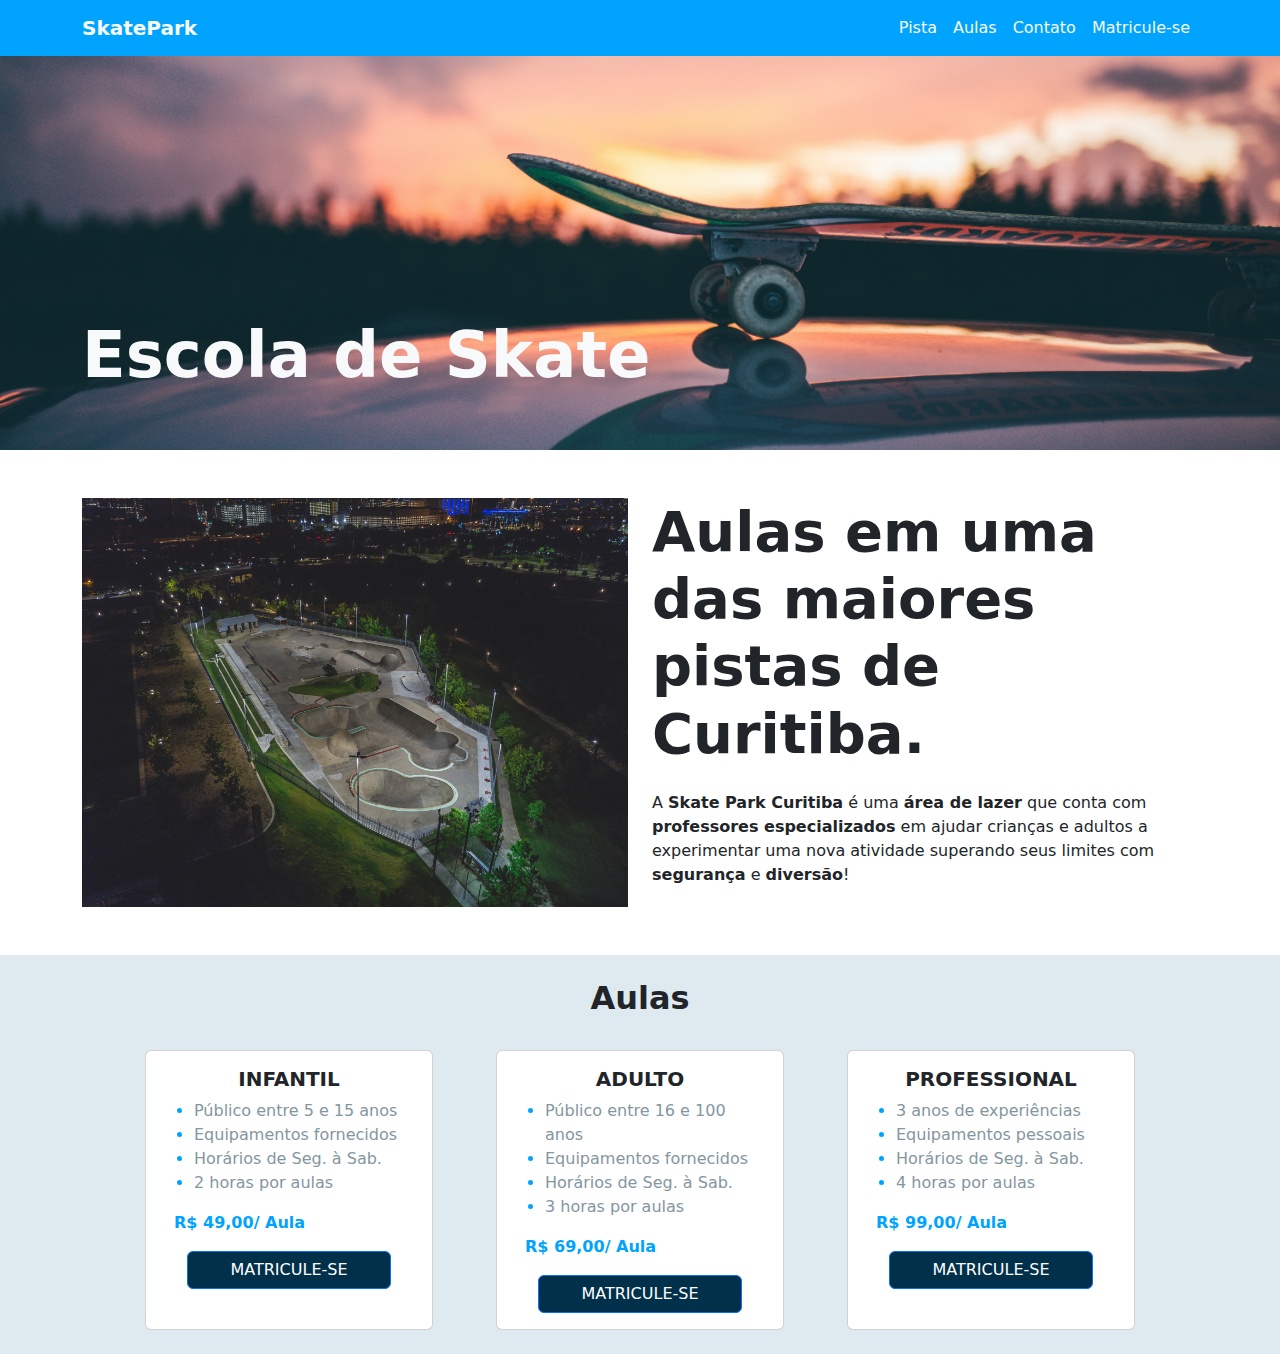
==== index.html @ 1fef5bf7 "section AULAS" ====
<!DOCTYPE html>
<html lang="en">

<head>
    <meta charset="UTF-8">
    <meta http-equiv="X-UA-Compatible" content="IE=edge">
    <meta name="viewport" content="width=device-width, initial-scale=1.0">
    <title>Document</title>
    <link href="https://cdn.jsdelivr.net/npm/bootstrap@5.2.1/dist/css/bootstrap.min.css" rel="stylesheet" />
    <link rel="stylesheet" href="./cs.css">
</head>

<body>
    <header class="navbar navbar-expand-lg fixed-top" style="background-color: #00A4FF">
        <div class="container">
            <a class="navbar-brand fw-bold text-light" href="#">SkatePark</a>
            <button class="navbar-toggler" type="button" data-bs-toggle="collapse" data-bs-target="#navbarNav"
                aria-controls="navbarNav" aria-expanded="false" aria-label="Toggle navigation"
                style="background-color: #fff">
                <span class="navbar-toggler-icon text-dark"></span>
            </button>
            <div class="navbar-collapse collapse" id="navbarNav">
                <ul class="navbar-nav ms-auto">
                    <li class="nav-item">
                        <a class="nav-link text-light" href="#">Pista</a>
                    </li>
                    <li class="nav-item">
                        <a class="nav-link text-light" href="#">Aulas</a>
                    </li>
                    <li class="nav-item">
                        <a class="nav-link text-light" href="#">Contato</a>
                    </li>
                    <li class="nav-item">
                        <a class="nav-link text-light" href="#">Matricule-se</a>
                    </li>
                </ul>
            </div>
        </div>
    </header>

    <!-- SECTION SKATE POR SOL -->
    <section class="d-flex align-items-end py-5 skate-sol" style="
      height: 50vh;
      background-image: url(./assets/skate-por-do-sol.jpg);
      background-position: center center;
      background-size: cover;
    ">
        <div class="container">
            <h1 class="display-3 text-light fw-bold">Escola de Skate</h1>
        </div>
    </section>

    <!-- ----------------------------------------------
-----------PISTA CURITUBA--------- -->

    <section class="container py-5">
        <div class="row">
            <div class="col-12 col-lg-6 col-xxl-5">
                <img src="./assets/pista.jpg" class="img-fluid" alt="Pista da escola Skate Park" />
            </div>
            <div class="col-12 col-lg-6 col-xxl-7">
                <h2 class="display-4 fw-semibold mb-4">
                    <span class="highlight">Aulas</span>
                    em uma das maiores pistas de
                    <span class="highlight">Curitiba</span>.
                </h2>
                <p>
                    A <strong>Skate Park Curitiba</strong> é uma
                    <strong>área de lazer</strong> que conta com
                    <strong>professores especializados</strong> em ajudar crianças e
                    adultos a experimentar uma nova atividade superando seus limites com
                    <strong>segurança</strong> e <strong>diversão</strong>!
                </p>
            </div>
        </div>
    </section>

    <!-- --------------------------------------
    ------------AULAS------------------- -->




    <section class="section-aulas">

        <br>
        <h2 class="fw-bold text-center mb-3">Aulas</h2>

        <div class="container d-flex justify-content-evenly flex-wrap">
            <div class="card mt-3" style="width: 18rem;">

                <div class="card-body">
                    <h5 class="card-title text-center"><strong>INFANTIL</strong></h5>
                    <ul>
                        <li><span>Público entre 5 e 15 anos</span></li>
                        <li><span>Equipamentos fornecidos</span></li>
                        <li><span>Horários de Seg. à Sab.</span></li>
                        <li><span>2 horas por aulas</span></li>
                    </ul>
                    <div class="container">
                        <strong> <p class="cor-azul">R$ 49,00/ Aula</p></strong>
                       
                    </div>

                    <div class="text-center">
                        <a href="#" class="btn btn-primary">MATRICULE-SE</a>
                    </div>

                </div>
            </div>
            <div class="card mt-3" style="width: 18rem;">

                <div class="card-body">
                    <h5 class="card-title text-center"><strong>ADULTO</strong></h5>
                    <ul>
                        <li><span>Público entre 16 e 100 anos</span></li>
                        <li><span>Equipamentos fornecidos</span></li>
                        <li><span>Horários de Seg. à Sab.</span></li>
                        <li><span>3 horas por aulas</span></li>
                    </ul>
                    <div class="container">
                        <strong><p class="cor-azul">R$ 69,00/ Aula</p></strong>
                        
                    </div>

                    <div class="text-center">
                        <a href="#" class="btn btn-primary">MATRICULE-SE</a>
                    </div>
                </div>
            </div>
            <div class="card mt-3" style="width: 18rem;">

                <div class="card-body">
                    <h5 class="card-title text-center"><strong>PROFESSIONAL</strong></h5>
                    <ul>
                        <li><span>3 anos de experiências</span></li>
                        <li><span>Equipamentos pessoais</span></li>
                        <li><span>Horários de Seg. à Sab.</span></li>
                        <li><span>4 horas por aulas</span></li>
                    </ul>
                    <div class="container cor-azul">
                        <strong><p class="cor-azul">R$ 99,00/ Aula</p></strong>
                        
                    </div>

                    <div class="text-center">
                        <a href="#" class="btn btn-primary">MATRICULE-SE</a>
                    </div>
                </div>
            </div>
        </div><br>


    </section>










    <script src="https://cdn.jsdelivr.net/npm/bootstrap@5.2.1/dist/js/bootstrap.bundle.min.js"></script>
</body>

</html>
---- cs.css ----
.section-aulas{
    background-color:rgba(124, 169, 194, 0.25) ;
}
.cor-azul{
    color: #00A4FF;
}
.card-body ul li{
    align-items: flex-start !important;
    color:#00A4FF;
      
}
.card-body ul li span{
    align-items: flex-start !important;
    color:#8496A0;
      
}
.section-aulas .btn{
    width: 80%;
    background-color: #01304A;
    border-radius: none;
}

@media only screen and (max-width: 600px){
    .skate-sol{
        max-height: 30vh;
    }
}
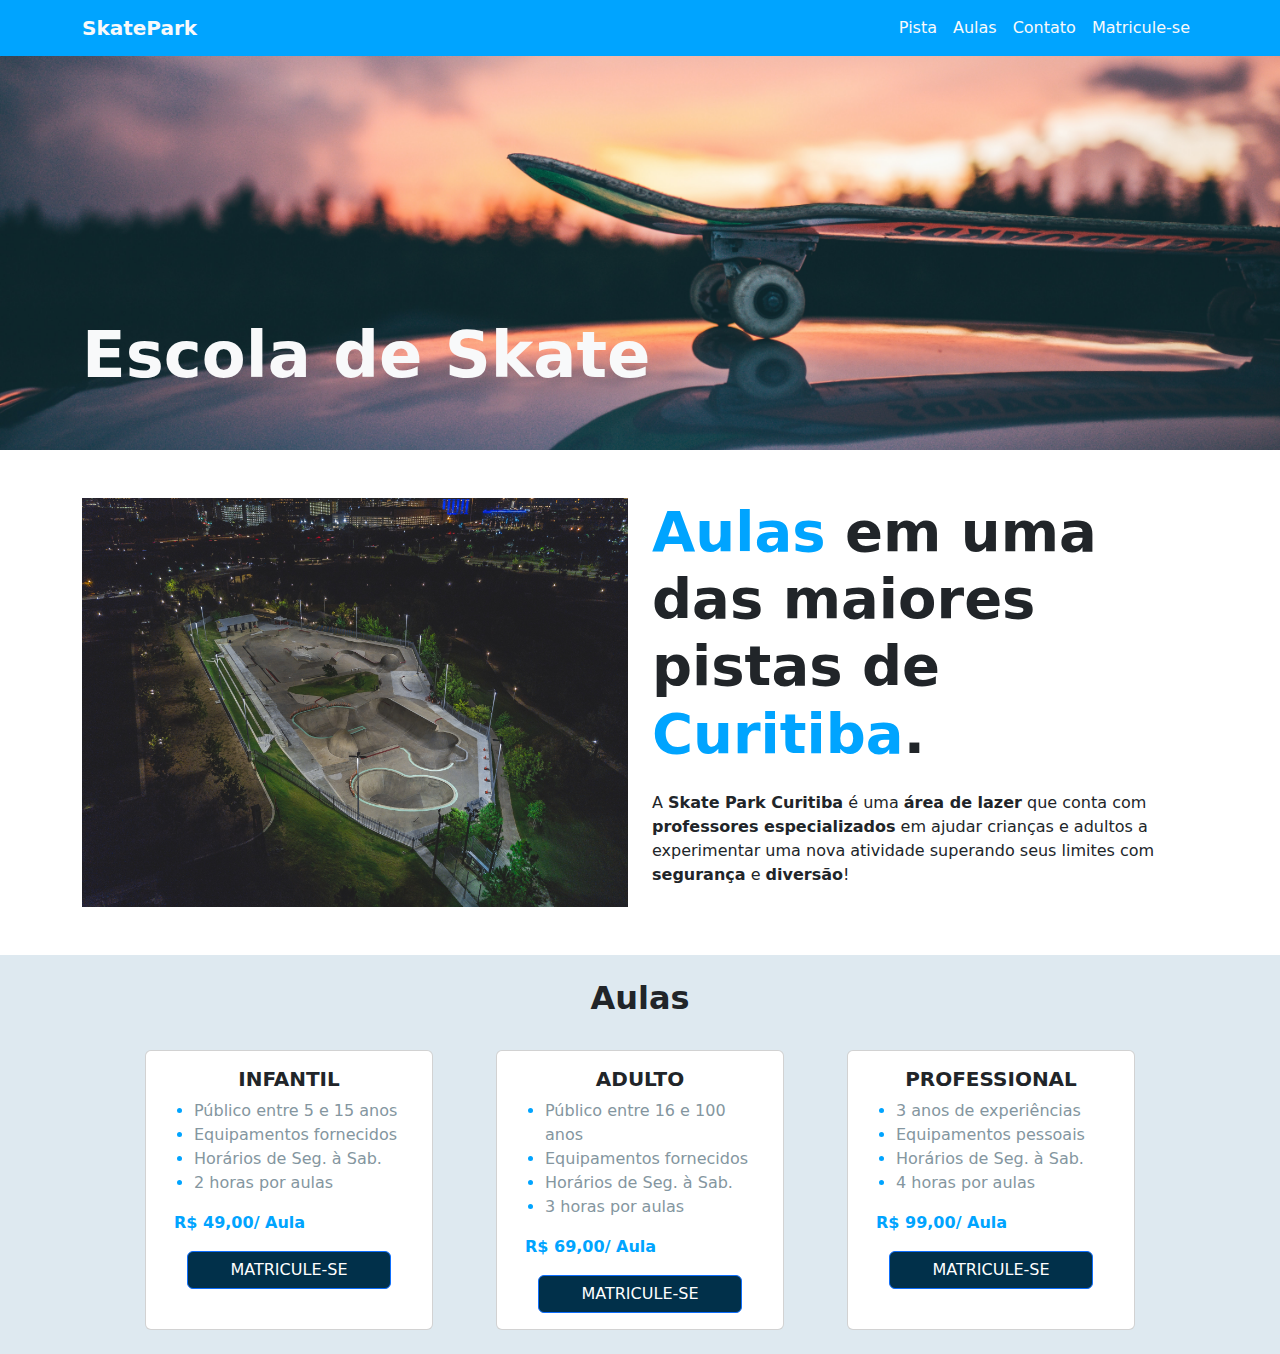
==== commit 88657661: "section pistas de Curitiba" ====
--- a/index.html
+++ b/index.html
@@ -60,9 +60,9 @@
             </div>
             <div class="col-12 col-lg-6 col-xxl-7">
                 <h2 class="display-4 fw-semibold mb-4">
-                    <span class="highlight">Aulas</span>
+                    <span class="cor-azul">Aulas</span>
                     em uma das maiores pistas de
-                    <span class="highlight">Curitiba</span>.
+                    <span class="cor-azul">Curitiba</span>.
                 </h2>
                 <p>
                     A <strong>Skate Park Curitiba</strong> é uma
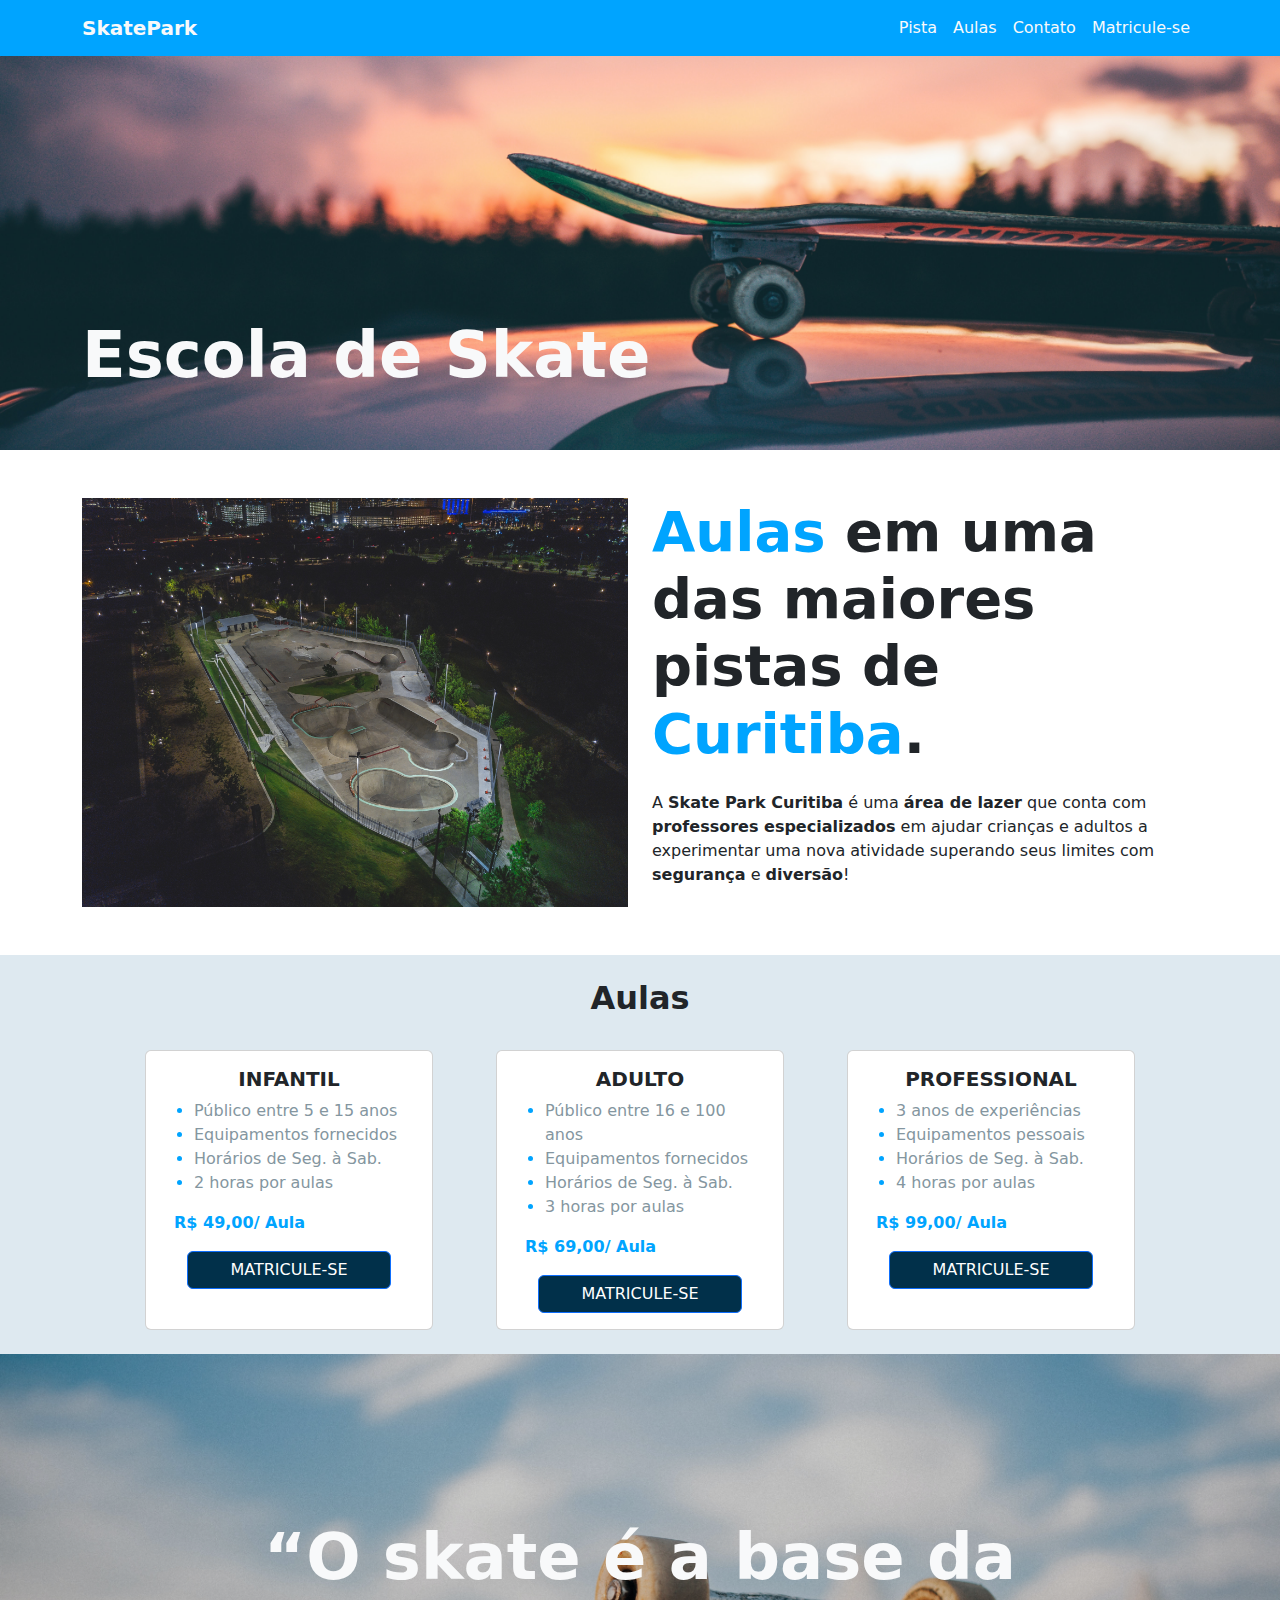
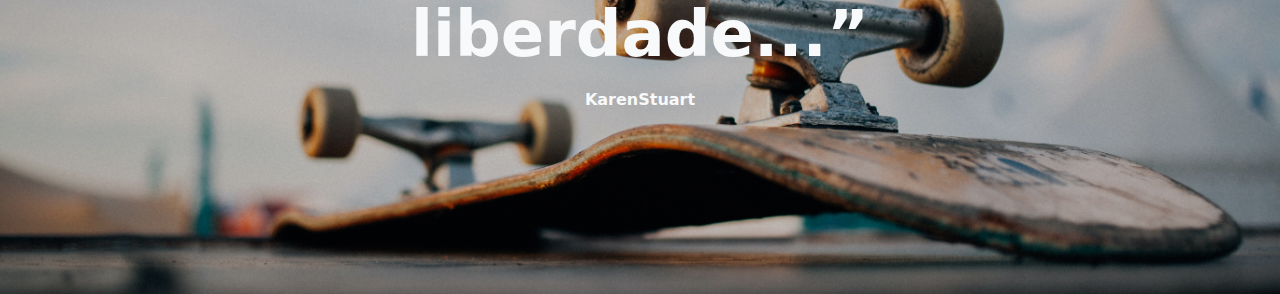
==== commit eab45c72: "section base da liberdade" ====
--- a/index.html
+++ b/index.html
@@ -153,7 +153,30 @@
 
     </section>
 
+    <!-- ------------------------
+    -------------- -->
 
+    <section
+    class="d-flex align-items-center py-5"
+    style="
+      min-height: 60vh;
+      background: linear-gradient(
+          0deg,
+          rgba(0, 0, 0, 0.2),
+          rgba(0, 0, 0, 0.2)
+        ),
+        url(./assets/skate-virado.jpg);
+      background-position: center center;
+      background-size: cover;
+    "
+  >
+    <div class="container text-center">
+      <h2 class="display-3 mb-3 text-light fw-bold">
+        “O skate é a base da liberdade...”
+      </h2>
+      <p class="text-light fw-bold">KarenStuart</p>
+    </div>
+  </section>
 
 
 
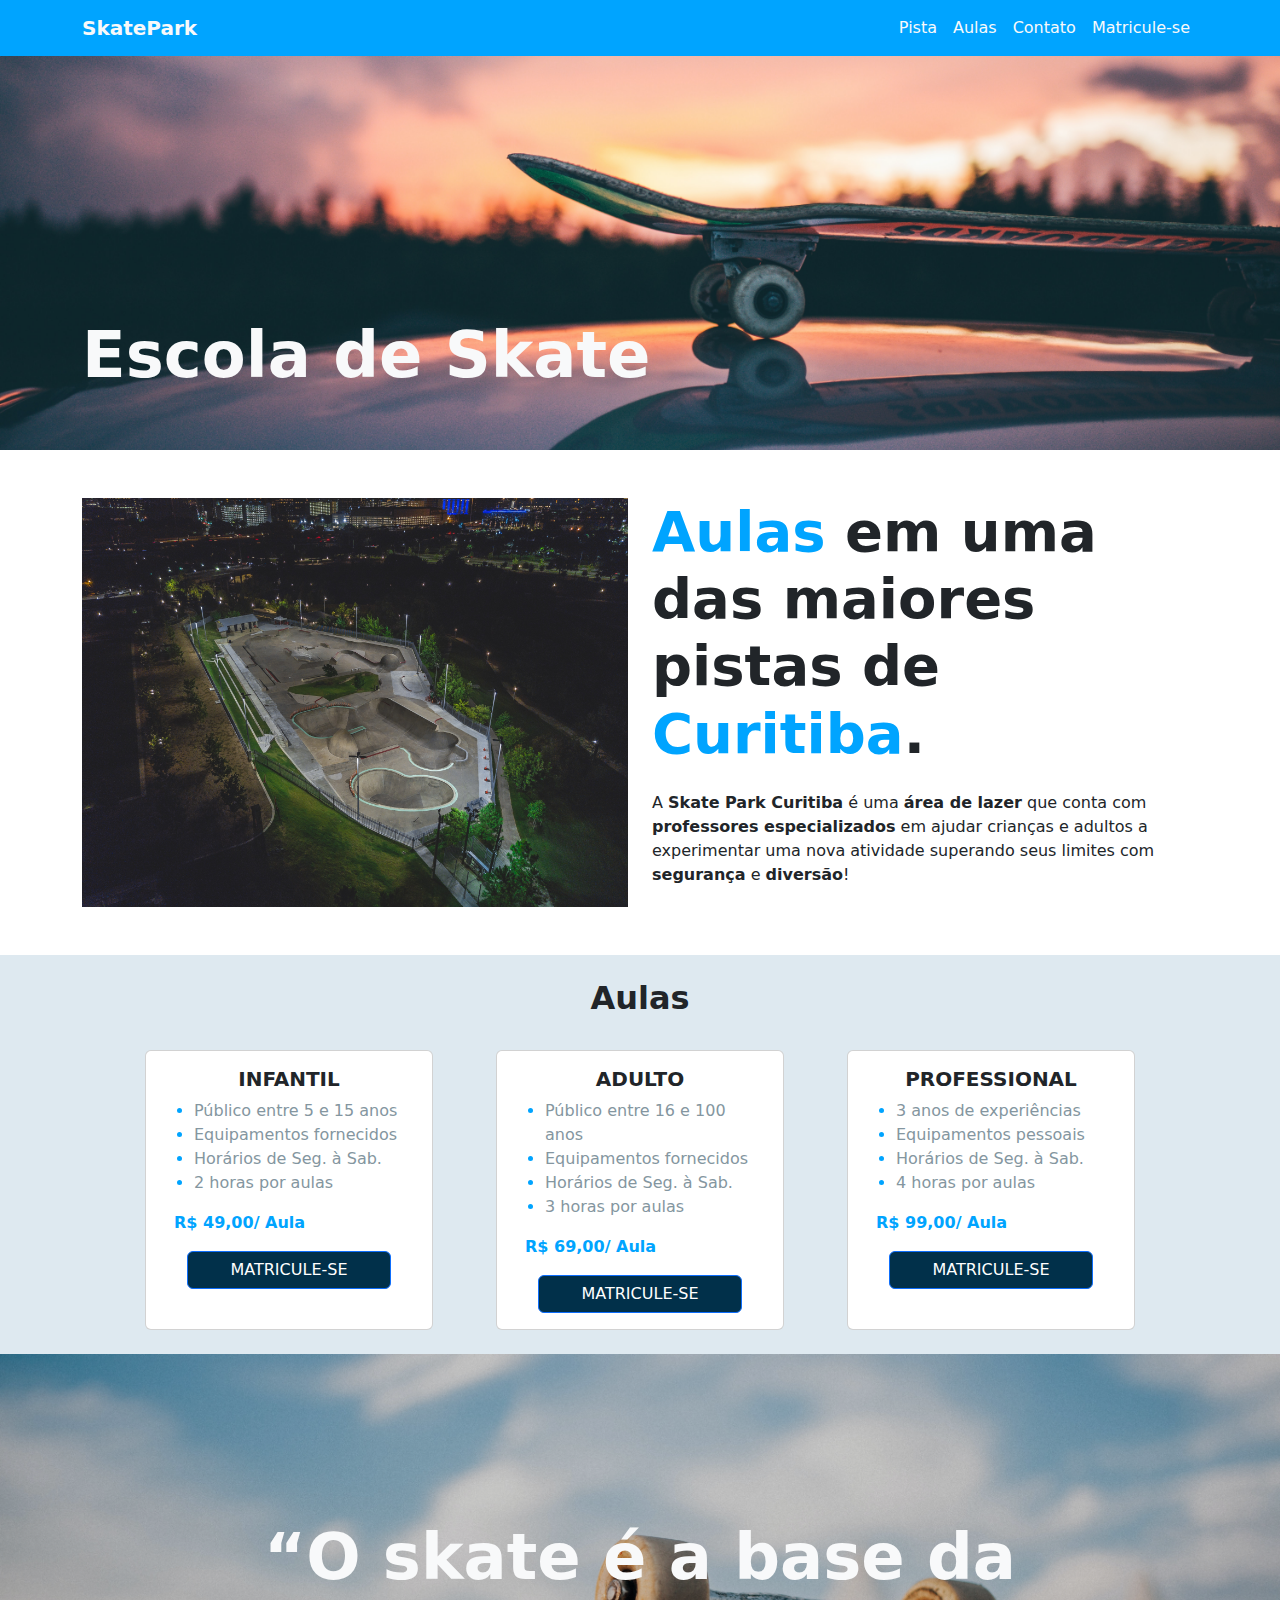
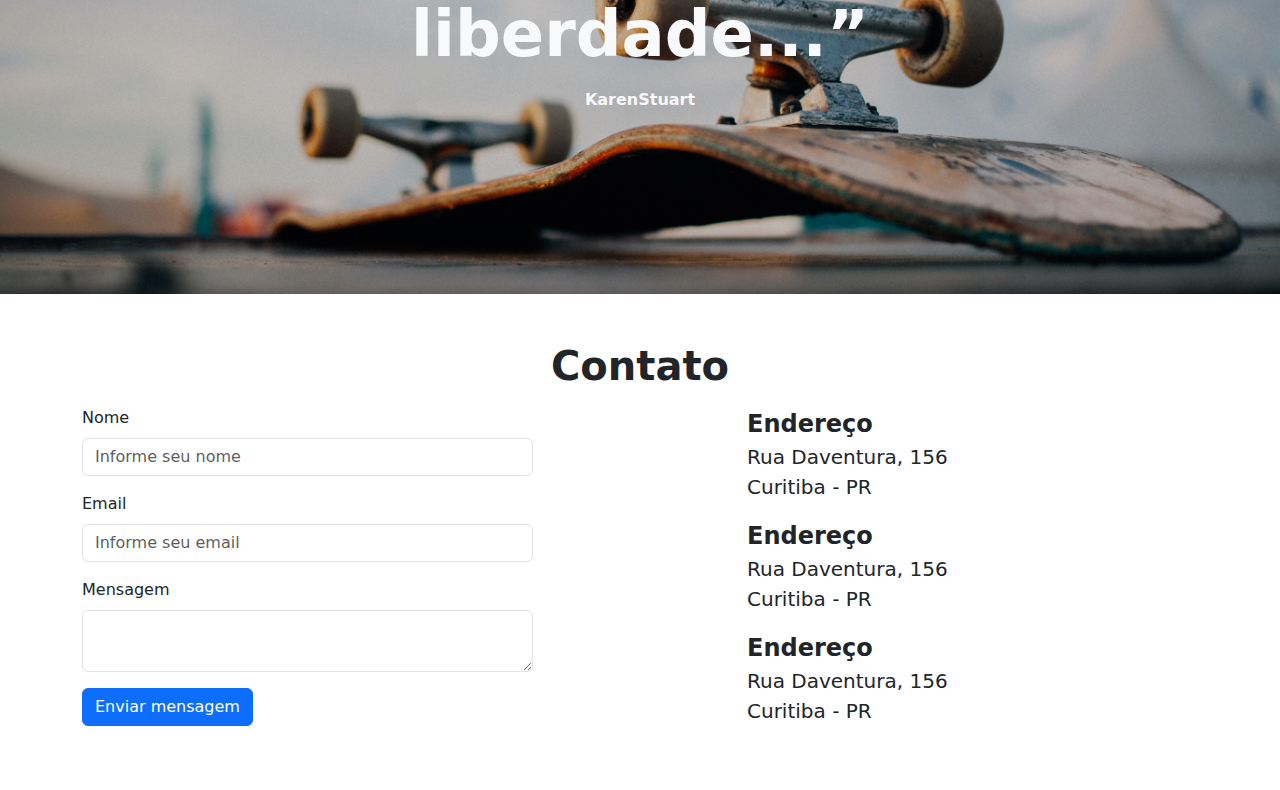
==== commit c5f39a4a: "section contato" ====
--- a/index.html
+++ b/index.html
@@ -177,6 +177,59 @@
       <p class="text-light fw-bold">KarenStuart</p>
     </div>
   </section>
+  <!-- ----------------------------------
+------------------------------- -->
+<section class="container py-5">
+    <h2 class="display-6 fw-bold text-center mb-3">Contato</h2>
+    <div class="row">
+      <div class="col-5">
+        <form action="">
+          <div class="mb-3">
+            <label for="nome" class="form-label">Nome</label>
+            <input
+              type="text"
+              class="form-control"
+              placeholder="Informe seu nome"
+              id="nome"
+            />
+          </div>
+          <div class="mb-3">
+            <label for="email" class="form-label">Email</label>
+            <input
+              type="email"
+              class="form-control"
+              placeholder="Informe seu email"
+              id="email"
+            />
+          </div>
+          <div class="mb-3">
+            <label for="mensagem" class="form-label">Mensagem</label>
+            <textarea class="form-control" id="mensagem"></textarea>
+          </div>
+          <button type="submit" class="btn btn-primary">
+            Enviar mensagem
+          </button>
+        </form>
+      </div>
+      <div class="col-5 offset-2">
+        <div class="mb-3">
+          <strong class="fs-4">Endereço</strong>
+          <p class="mb-0 fs-5">Rua Daventura, 156</p>
+          <p class="mb-0 fs-5">Curitiba - PR</p>
+        </div>
+        <div class="mb-3">
+          <strong class="fs-4">Endereço</strong>
+          <p class="mb-0 fs-5">Rua Daventura, 156</p>
+          <p class="mb-0 fs-5">Curitiba - PR</p>
+        </div>
+        <div class="mb-3">
+          <strong class="fs-4">Endereço</strong>
+          <p class="mb-0 fs-5">Rua Daventura, 156</p>
+          <p class="mb-0 fs-5">Curitiba - PR</p>
+        </div>
+      </div>
+    </div>
+  </section>
 
 
 
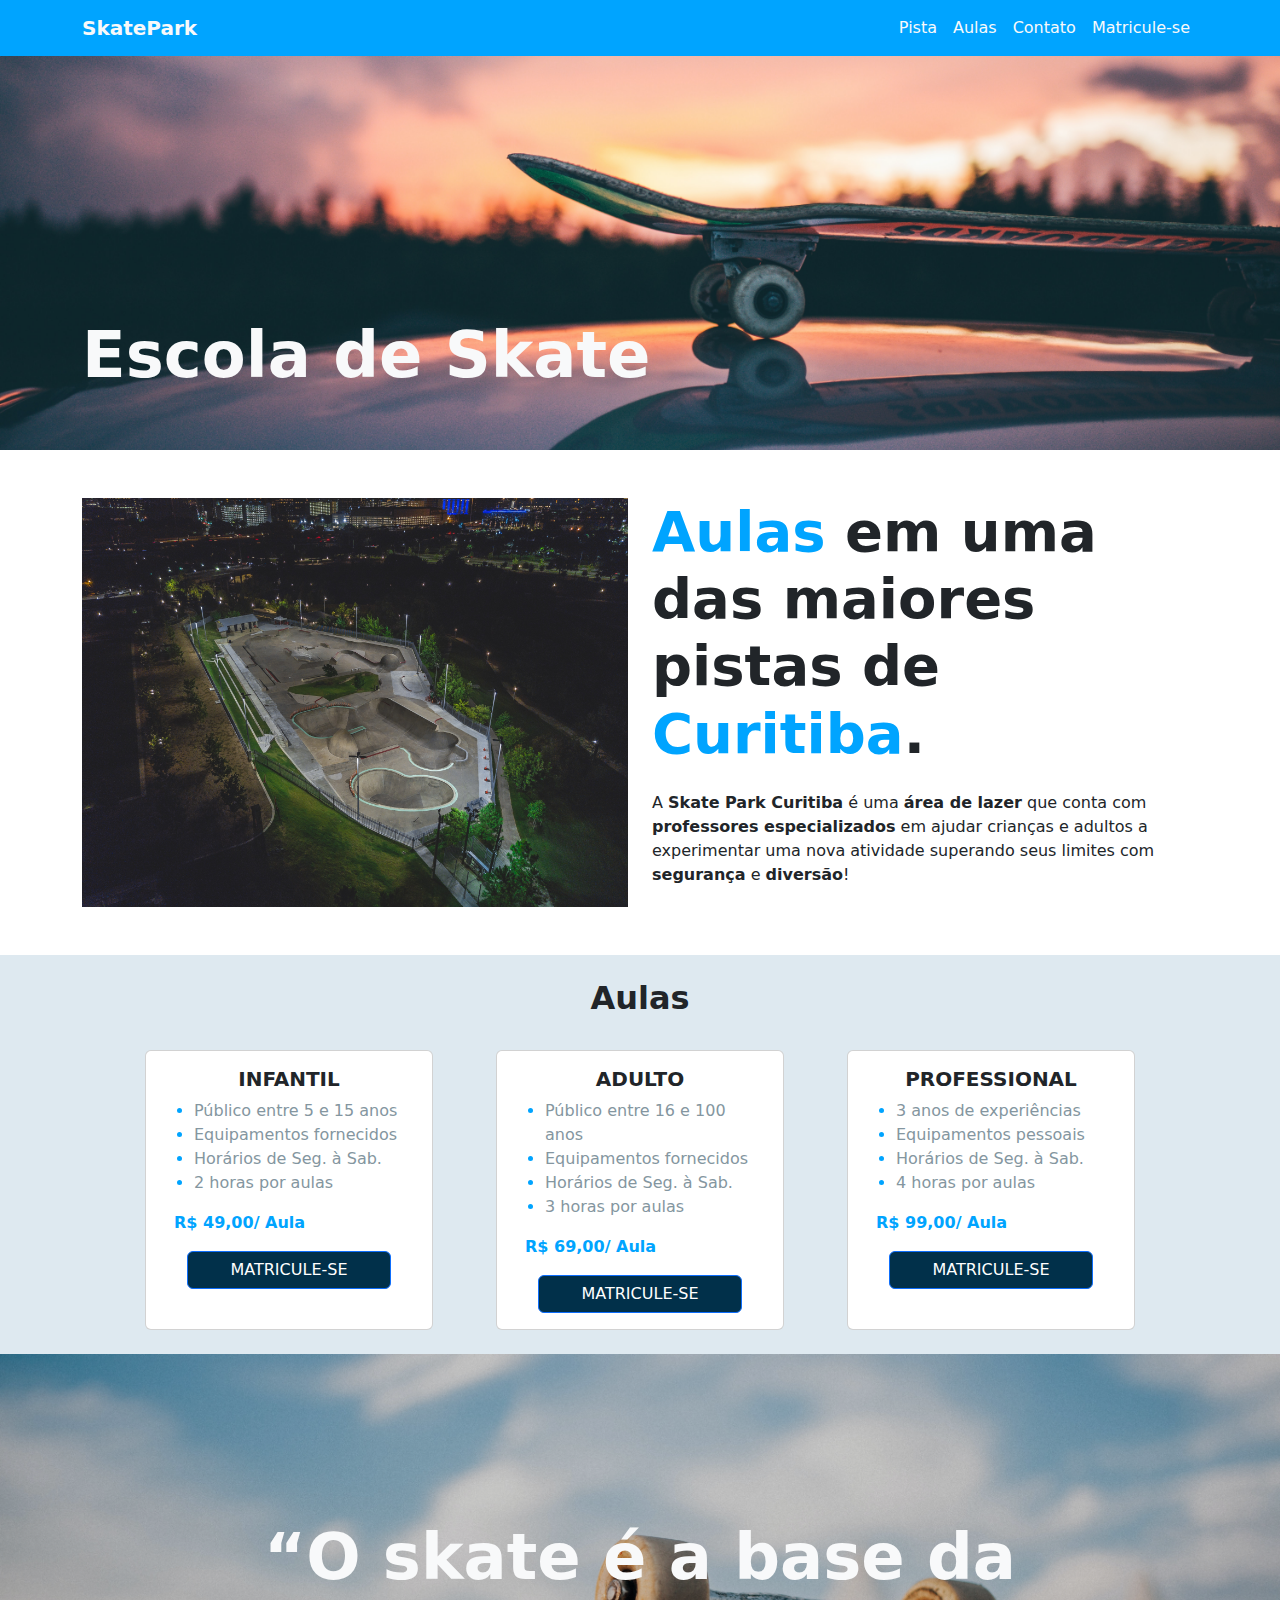
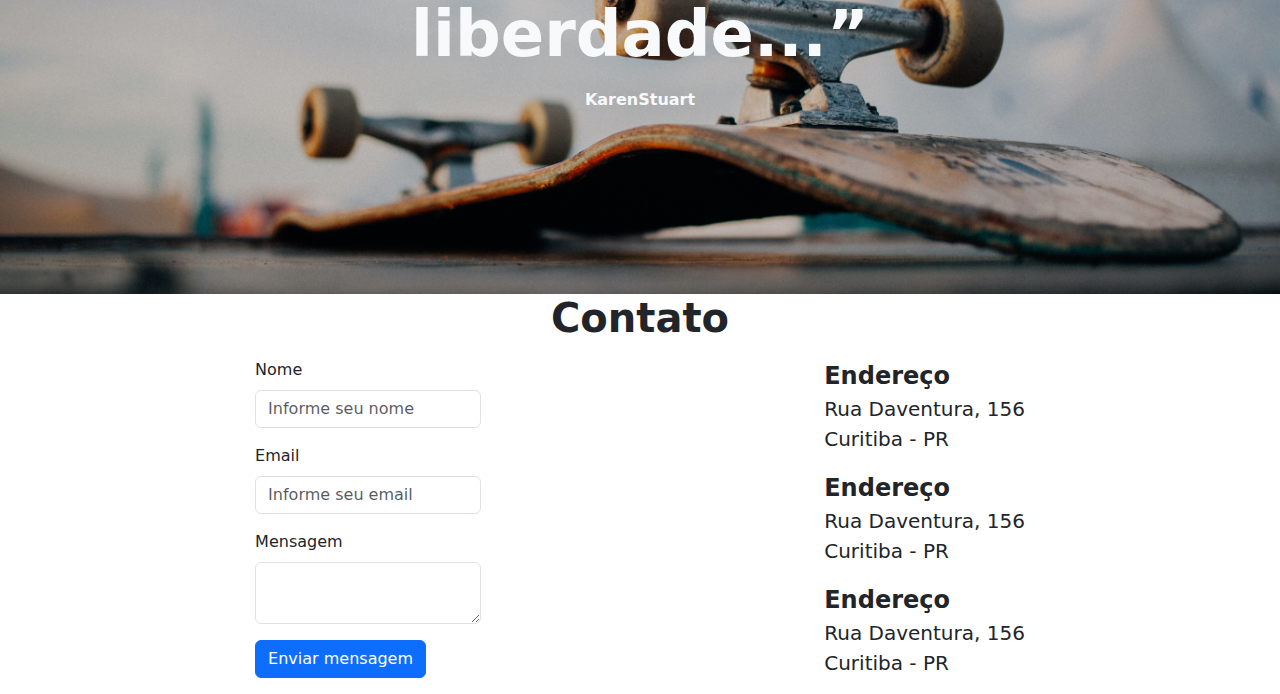
==== commit 2f2a9737: "contato" ====
--- a/index.html
+++ b/index.html
@@ -2,163 +2,167 @@
 <html lang="en">
 
 <head>
-    <meta charset="UTF-8">
-    <meta http-equiv="X-UA-Compatible" content="IE=edge">
-    <meta name="viewport" content="width=device-width, initial-scale=1.0">
-    <title>Document</title>
-    <link href="https://cdn.jsdelivr.net/npm/bootstrap@5.2.1/dist/css/bootstrap.min.css" rel="stylesheet" />
-    <link rel="stylesheet" href="./cs.css">
+  <meta charset="UTF-8">
+  <meta http-equiv="X-UA-Compatible" content="IE=edge">
+  <meta name="viewport" content="width=device-width, initial-scale=1.0">
+  <title>Document</title>
+  <link href="https://cdn.jsdelivr.net/npm/bootstrap@5.2.1/dist/css/bootstrap.min.css" rel="stylesheet" />
+  <link rel="stylesheet" href="./cs.css">
 </head>
 
 <body>
-    <header class="navbar navbar-expand-lg fixed-top" style="background-color: #00A4FF">
-        <div class="container">
-            <a class="navbar-brand fw-bold text-light" href="#">SkatePark</a>
-            <button class="navbar-toggler" type="button" data-bs-toggle="collapse" data-bs-target="#navbarNav"
-                aria-controls="navbarNav" aria-expanded="false" aria-label="Toggle navigation"
-                style="background-color: #fff">
-                <span class="navbar-toggler-icon text-dark"></span>
-            </button>
-            <div class="navbar-collapse collapse" id="navbarNav">
-                <ul class="navbar-nav ms-auto">
-                    <li class="nav-item">
-                        <a class="nav-link text-light" href="#">Pista</a>
-                    </li>
-                    <li class="nav-item">
-                        <a class="nav-link text-light" href="#">Aulas</a>
-                    </li>
-                    <li class="nav-item">
-                        <a class="nav-link text-light" href="#">Contato</a>
-                    </li>
-                    <li class="nav-item">
-                        <a class="nav-link text-light" href="#">Matricule-se</a>
-                    </li>
-                </ul>
-            </div>
-        </div>
-    </header>
-
-    <!-- SECTION SKATE POR SOL -->
-    <section class="d-flex align-items-end py-5 skate-sol" style="
+  <header class="navbar navbar-expand-lg fixed-top" style="background-color: #00A4FF">
+    <div class="container">
+      <a class="navbar-brand fw-bold text-light" href="#">SkatePark</a>
+      <button class="navbar-toggler" type="button" data-bs-toggle="collapse" data-bs-target="#navbarNav"
+        aria-controls="navbarNav" aria-expanded="false" aria-label="Toggle navigation" style="background-color: #fff">
+        <span class="navbar-toggler-icon text-dark"></span>
+      </button>
+      <div class="navbar-collapse collapse" id="navbarNav">
+        <ul class="navbar-nav ms-auto">
+          <li class="nav-item">
+            <a class="nav-link text-light" href="#">Pista</a>
+          </li>
+          <li class="nav-item">
+            <a class="nav-link text-light" href="#">Aulas</a>
+          </li>
+          <li class="nav-item">
+            <a class="nav-link text-light" href="#">Contato</a>
+          </li>
+          <li class="nav-item">
+            <a class="nav-link text-light" href="#">Matricule-se</a>
+          </li>
+        </ul>
+      </div>
+    </div>
+  </header>
+
+  <!-- SECTION SKATE POR SOL -->
+  <section class="d-flex align-items-end py-5 skate-sol" style="
       height: 50vh;
       background-image: url(./assets/skate-por-do-sol.jpg);
       background-position: center center;
       background-size: cover;
     ">
-        <div class="container">
-            <h1 class="display-3 text-light fw-bold">Escola de Skate</h1>
-        </div>
-    </section>
-
-    <!-- ----------------------------------------------
+    <div class="container">
+      <h1 class="display-3 text-light fw-bold">Escola de Skate</h1>
+    </div>
+  </section>
+
+  <!-- ----------------------------------------------
 -----------PISTA CURITUBA--------- -->
 
-    <section class="container py-5">
-        <div class="row">
-            <div class="col-12 col-lg-6 col-xxl-5">
-                <img src="./assets/pista.jpg" class="img-fluid" alt="Pista da escola Skate Park" />
-            </div>
-            <div class="col-12 col-lg-6 col-xxl-7">
-                <h2 class="display-4 fw-semibold mb-4">
-                    <span class="cor-azul">Aulas</span>
-                    em uma das maiores pistas de
-                    <span class="cor-azul">Curitiba</span>.
-                </h2>
-                <p>
-                    A <strong>Skate Park Curitiba</strong> é uma
-                    <strong>área de lazer</strong> que conta com
-                    <strong>professores especializados</strong> em ajudar crianças e
-                    adultos a experimentar uma nova atividade superando seus limites com
-                    <strong>segurança</strong> e <strong>diversão</strong>!
-                </p>
-            </div>
-        </div>
-    </section>
-
-    <!-- --------------------------------------
+  <section class="container py-5">
+    <div class="row">
+      <div class="col-12 col-lg-6 col-xxl-5">
+        <img src="./assets/pista.jpg" class="img-fluid" alt="Pista da escola Skate Park" />
+      </div>
+      <div class="col-12 col-lg-6 col-xxl-7">
+        <h2 class="display-4 fw-semibold mb-4">
+          <span class="cor-azul">Aulas</span>
+          em uma das maiores pistas de
+          <span class="cor-azul">Curitiba</span>.
+        </h2>
+        <p>
+          A <strong>Skate Park Curitiba</strong> é uma
+          <strong>área de lazer</strong> que conta com
+          <strong>professores especializados</strong> em ajudar crianças e
+          adultos a experimentar uma nova atividade superando seus limites com
+          <strong>segurança</strong> e <strong>diversão</strong>!
+        </p>
+      </div>
+    </div>
+  </section>
+
+  <!-- --------------------------------------
     ------------AULAS------------------- -->
 
 
 
 
-    <section class="section-aulas">
-
-        <br>
-        <h2 class="fw-bold text-center mb-3">Aulas</h2>
-
-        <div class="container d-flex justify-content-evenly flex-wrap">
-            <div class="card mt-3" style="width: 18rem;">
-
-                <div class="card-body">
-                    <h5 class="card-title text-center"><strong>INFANTIL</strong></h5>
-                    <ul>
-                        <li><span>Público entre 5 e 15 anos</span></li>
-                        <li><span>Equipamentos fornecidos</span></li>
-                        <li><span>Horários de Seg. à Sab.</span></li>
-                        <li><span>2 horas por aulas</span></li>
-                    </ul>
-                    <div class="container">
-                        <strong> <p class="cor-azul">R$ 49,00/ Aula</p></strong>
-                       
-                    </div>
-
-                    <div class="text-center">
-                        <a href="#" class="btn btn-primary">MATRICULE-SE</a>
-                    </div>
-
-                </div>
-            </div>
-            <div class="card mt-3" style="width: 18rem;">
-
-                <div class="card-body">
-                    <h5 class="card-title text-center"><strong>ADULTO</strong></h5>
-                    <ul>
-                        <li><span>Público entre 16 e 100 anos</span></li>
-                        <li><span>Equipamentos fornecidos</span></li>
-                        <li><span>Horários de Seg. à Sab.</span></li>
-                        <li><span>3 horas por aulas</span></li>
-                    </ul>
-                    <div class="container">
-                        <strong><p class="cor-azul">R$ 69,00/ Aula</p></strong>
-                        
-                    </div>
-
-                    <div class="text-center">
-                        <a href="#" class="btn btn-primary">MATRICULE-SE</a>
-                    </div>
-                </div>
-            </div>
-            <div class="card mt-3" style="width: 18rem;">
-
-                <div class="card-body">
-                    <h5 class="card-title text-center"><strong>PROFESSIONAL</strong></h5>
-                    <ul>
-                        <li><span>3 anos de experiências</span></li>
-                        <li><span>Equipamentos pessoais</span></li>
-                        <li><span>Horários de Seg. à Sab.</span></li>
-                        <li><span>4 horas por aulas</span></li>
-                    </ul>
-                    <div class="container cor-azul">
-                        <strong><p class="cor-azul">R$ 99,00/ Aula</p></strong>
-                        
-                    </div>
-
-                    <div class="text-center">
-                        <a href="#" class="btn btn-primary">MATRICULE-SE</a>
-                    </div>
-                </div>
-            </div>
-        </div><br>
-
-
-    </section>
-
-    <!-- ------------------------
+  <section class="section-aulas">
+
+    <br>
+    <h2 class="fw-bold text-center mb-3">Aulas</h2>
+
+    <div class="container d-flex justify-content-evenly flex-wrap">
+      <div class="card mt-3" style="width: 18rem;">
+
+        <div class="card-body">
+          <h5 class="card-title text-center"><strong>INFANTIL</strong></h5>
+          <ul>
+            <li><span>Público entre 5 e 15 anos</span></li>
+            <li><span>Equipamentos fornecidos</span></li>
+            <li><span>Horários de Seg. à Sab.</span></li>
+            <li><span>2 horas por aulas</span></li>
+          </ul>
+          <div class="container">
+            <strong>
+              <p class="cor-azul">R$ 49,00/ Aula</p>
+            </strong>
+
+          </div>
+
+          <div class="text-center">
+            <a href="#" class="btn btn-primary">MATRICULE-SE</a>
+          </div>
+
+        </div>
+      </div>
+      <div class="card mt-3" style="width: 18rem;">
+
+        <div class="card-body">
+          <h5 class="card-title text-center"><strong>ADULTO</strong></h5>
+          <ul>
+            <li><span>Público entre 16 e 100 anos</span></li>
+            <li><span>Equipamentos fornecidos</span></li>
+            <li><span>Horários de Seg. à Sab.</span></li>
+            <li><span>3 horas por aulas</span></li>
+          </ul>
+          <div class="container">
+            <strong>
+              <p class="cor-azul">R$ 69,00/ Aula</p>
+            </strong>
+
+          </div>
+
+          <div class="text-center">
+            <a href="#" class="btn btn-primary">MATRICULE-SE</a>
+          </div>
+        </div>
+      </div>
+      <div class="card mt-3" style="width: 18rem;">
+
+        <div class="card-body">
+          <h5 class="card-title text-center"><strong>PROFESSIONAL</strong></h5>
+          <ul>
+            <li><span>3 anos de experiências</span></li>
+            <li><span>Equipamentos pessoais</span></li>
+            <li><span>Horários de Seg. à Sab.</span></li>
+            <li><span>4 horas por aulas</span></li>
+          </ul>
+          <div class="container cor-azul">
+            <strong>
+              <p class="cor-azul">R$ 99,00/ Aula</p>
+            </strong>
+
+          </div>
+
+          <div class="text-center">
+            <a href="#" class="btn btn-primary">MATRICULE-SE</a>
+          </div>
+        </div>
+      </div>
+    </div><br>
+
+
+  </section>
+
+  <!-- ------------------------
+      FOTO SKATE É A BASE DA LIBERDADE
     -------------- -->
 
-    <section
-    class="d-flex align-items-center py-5"
-    style="
+  <section class="d-flex align-items-center py-5" style="
       min-height: 60vh;
       background: linear-gradient(
           0deg,
@@ -168,8 +172,7 @@
         url(./assets/skate-virado.jpg);
       background-position: center center;
       background-size: cover;
-    "
-  >
+    ">
     <div class="container text-center">
       <h2 class="display-3 mb-3 text-light fw-bold">
         “O skate é a base da liberdade...”
@@ -178,67 +181,66 @@
     </div>
   </section>
   <!-- ----------------------------------
+    CONTATO FORMULARIO
 ------------------------------- -->
-<section class="container py-5">
+
+  <section class="container">
     <h2 class="display-6 fw-bold text-center mb-3">Contato</h2>
-    <div class="row">
-      <div class="col-5">
-        <form action="">
-          <div class="mb-3">
-            <label for="nome" class="form-label">Nome</label>
-            <input
-              type="text"
-              class="form-control"
-              placeholder="Informe seu nome"
-              id="nome"
-            />
-          </div>
-          <div class="mb-3">
-            <label for="email" class="form-label">Email</label>
-            <input
-              type="email"
-              class="form-control"
-              placeholder="Informe seu email"
-              id="email"
-            />
-          </div>
-          <div class="mb-3">
-            <label for="mensagem" class="form-label">Mensagem</label>
-            <textarea class="form-control" id="mensagem"></textarea>
-          </div>
-          <button type="submit" class="btn btn-primary">
-            Enviar mensagem
-          </button>
-        </form>
-      </div>
-      <div class="col-5 offset-2">
+
+    <div class="container d-flex justify-content-evenly flex-wrap">
+    <div class="">
+      <form action="">
         <div class="mb-3">
-          <strong class="fs-4">Endereço</strong>
-          <p class="mb-0 fs-5">Rua Daventura, 156</p>
-          <p class="mb-0 fs-5">Curitiba - PR</p>
+          <label for="nome" class="form-label">Nome</label>
+          <input type="text" class="form-control" placeholder="Informe seu nome" id="nome" />
         </div>
         <div class="mb-3">
-          <strong class="fs-4">Endereço</strong>
-          <p class="mb-0 fs-5">Rua Daventura, 156</p>
-          <p class="mb-0 fs-5">Curitiba - PR</p>
+          <label for="email" class="form-label">Email</label>
+          <input type="email" class="form-control" placeholder="Informe seu email" id="email" />
         </div>
         <div class="mb-3">
-          <strong class="fs-4">Endereço</strong>
-          <p class="mb-0 fs-5">Rua Daventura, 156</p>
-          <p class="mb-0 fs-5">Curitiba - PR</p>
-        </div>
-      </div>
-    </div>
-  </section>
-
-
-
-
-
-
-
-
-    <script src="https://cdn.jsdelivr.net/npm/bootstrap@5.2.1/dist/js/bootstrap.bundle.min.js"></script>
+          <label for="mensagem" class="form-label">Mensagem</label>
+          <textarea class="form-control" id="mensagem"></textarea>
+        </div>
+        <button type="submit" class="btn btn-primary">
+          Enviar mensagem
+        </button>
+      </form>
+    </div>
+    <div class="offset-2">
+      <div class="mb-3">
+        <strong class="fs-4">Endereço</strong>
+        <p class="mb-0 fs-5">Rua Daventura, 156</p>
+        <p class="mb-0 fs-5">Curitiba - PR</p>
+      </div>
+      <div class="mb-3">
+        <strong class="fs-4">Endereço</strong>
+        <p class="mb-0 fs-5">Rua Daventura, 156</p>
+        <p class="mb-0 fs-5">Curitiba - PR</p>
+      </div>
+      <div class="mb-3">
+        <strong class="fs-4">Endereço</strong>
+        <p class="mb-0 fs-5">Rua Daventura, 156</p>
+        <p class="mb-0 fs-5">Curitiba - PR</p>
+      </div>
+    </div>
+  </div>
+  </section>
+
+
+
+
+
+
+
+
+
+
+
+
+
+
+  <script src="https://cdn.jsdelivr.net/npm/bootstrap@5.2.1/dist/js/bootstrap.bundle.min.js"></script>
 </body>
 
 </html>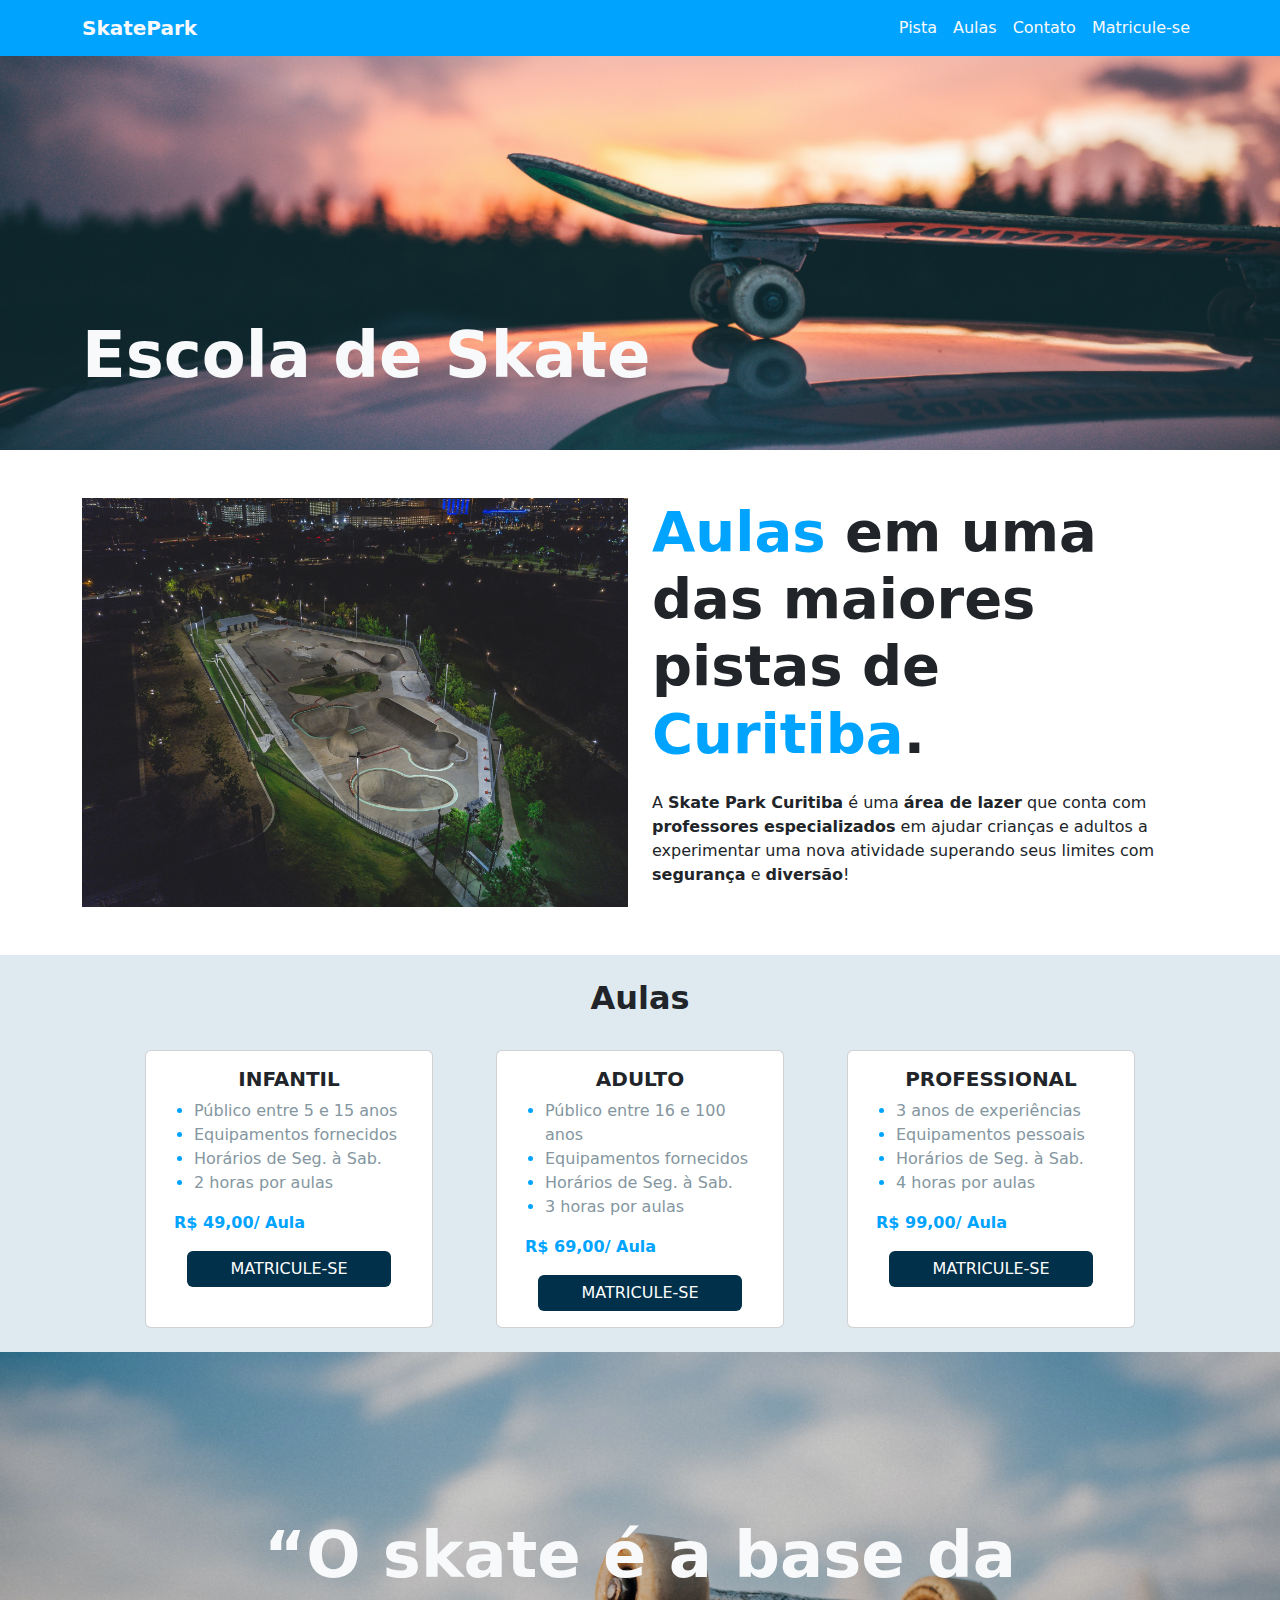
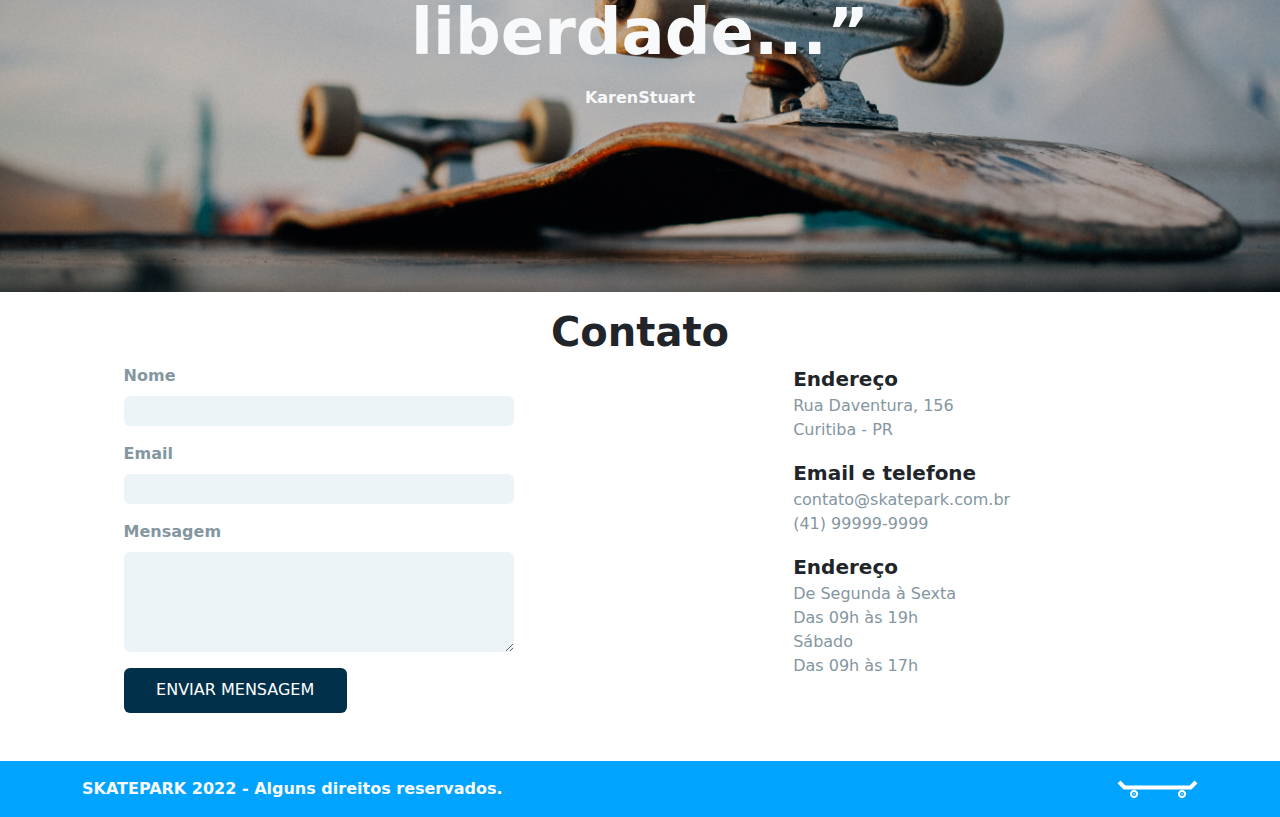
==== commit 7006f964: "contato" ====
--- a/index.html
+++ b/index.html
@@ -184,52 +184,72 @@
     CONTATO FORMULARIO
 ------------------------------- -->
 
-  <section class="container">
-    <h2 class="display-6 fw-bold text-center mb-3">Contato</h2>
-
-    <div class="container d-flex justify-content-evenly flex-wrap">
-    <div class="">
+  <section>
+    <h2 class="display-6 fw-bold text-center  mt-3">Contato</h2>
+
+    <div class="container d-flex justify-content-evenly flex-wrap div-contato">
+    <div class="div-contato-f">
       <form action="">
         <div class="mb-3">
-          <label for="nome" class="form-label">Nome</label>
-          <input type="text" class="form-control" placeholder="Informe seu nome" id="nome" />
+          <label for="nome" class="form-label"><strong>Nome</strong></label>
+          <input type="text" class="form-control" id="nome" />
         </div>
         <div class="mb-3">
-          <label for="email" class="form-label">Email</label>
-          <input type="email" class="form-control" placeholder="Informe seu email" id="email" />
+          <label for="email" class="form-label"><strong>Email</strong></label>
+          <input type="email" class="form-control"  id="email" />
         </div>
         <div class="mb-3">
-          <label for="mensagem" class="form-label">Mensagem</label>
+          <label for="mensagem" class="form-label"><strong>Mensagem</strong></label>
           <textarea class="form-control" id="mensagem"></textarea>
         </div>
         <button type="submit" class="btn btn-primary">
-          Enviar mensagem
+          ENVIAR MENSAGEM
         </button>
       </form>
     </div>
-    <div class="offset-2">
+    <div class="div-contato-c">
       <div class="mb-3">
-        <strong class="fs-4">Endereço</strong>
-        <p class="mb-0 fs-5">Rua Daventura, 156</p>
-        <p class="mb-0 fs-5">Curitiba - PR</p>
+        <strong class="fs-5">Endereço</strong>
+        <p class="mb-0 fs-6">Rua Daventura, 156</p>
+        <p class="mb-0 fs-6">Curitiba - PR</p>
       </div>
       <div class="mb-3">
-        <strong class="fs-4">Endereço</strong>
-        <p class="mb-0 fs-5">Rua Daventura, 156</p>
-        <p class="mb-0 fs-5">Curitiba - PR</p>
+        <strong class="fs-5">Email e telefone</strong>
+        <p class="mb-0 fs-6">contato@skatepark.com.br</p>
+        <p class="mb-0 fs-6">(41) 99999-9999</p>
       </div>
       <div class="mb-3">
-        <strong class="fs-4">Endereço</strong>
-        <p class="mb-0 fs-5">Rua Daventura, 156</p>
-        <p class="mb-0 fs-5">Curitiba - PR</p>
+        <strong class="fs-5">Endereço</strong>
+        <p class="mb-0 fs-6">De Segunda à Sexta</p>
+        <p class="mb-0 fs-6">Das 09h às 19h</p>
+        <p class="mb-0 fs-6">Sábado</p>
+        <p class="mb-0 fs-6">Das 09h às 17h</p>
       </div>
     </div>
   </div>
   </section>
 
-
-
-
+  <!-- 
+    FOOTER
+   -->
+
+
+
+   <footer style="background-color: #00A4FF">
+    <div
+      class="container py-3 d-flex align-items-center justify-content-between mt-5"
+    >
+      <p class="mb-0 text-light fw-bold">
+        <span class="text-uppercase">SkatePark 2022</span> - Alguns direitos
+        reservados.
+      </p>
+      <img
+        src="./assets/skate.png"
+        class="img-responsive"
+        alt="ícone de skate"
+      />
+    </div>
+  </footer>
 
 
 
--- a/cs.css
+++ b/cs.css
@@ -17,7 +17,42 @@
 .section-aulas .btn{
     width: 80%;
     background-color: #01304A;
-    border-radius: none;
+    border: none;
+}
+.div-contato{
+  margin: 0;
+}
+.div-contato-c{
+    width: 20%;
+
+}
+.div-contato-c P{
+    color: #8496A0;
+}
+
+.div-contato-f{
+    width: 50%;
+    color: #8496A0;
+    
+}
+.div-contato-f input{
+    width: 70%;
+    height: 30px;
+    background-color: #EDF4F8;
+    border: none;
+} 
+.div-contato-f textarea{
+    width: 70%;
+   height: 100px;
+   background-color: #EDF4F8;
+   border: none;
+  
+} 
+.div-contato .btn{
+    background-color: #01304A;
+    width: 40%;
+    border: none;
+    height: 45px;
 }
 
 @media only screen and (max-width: 600px){
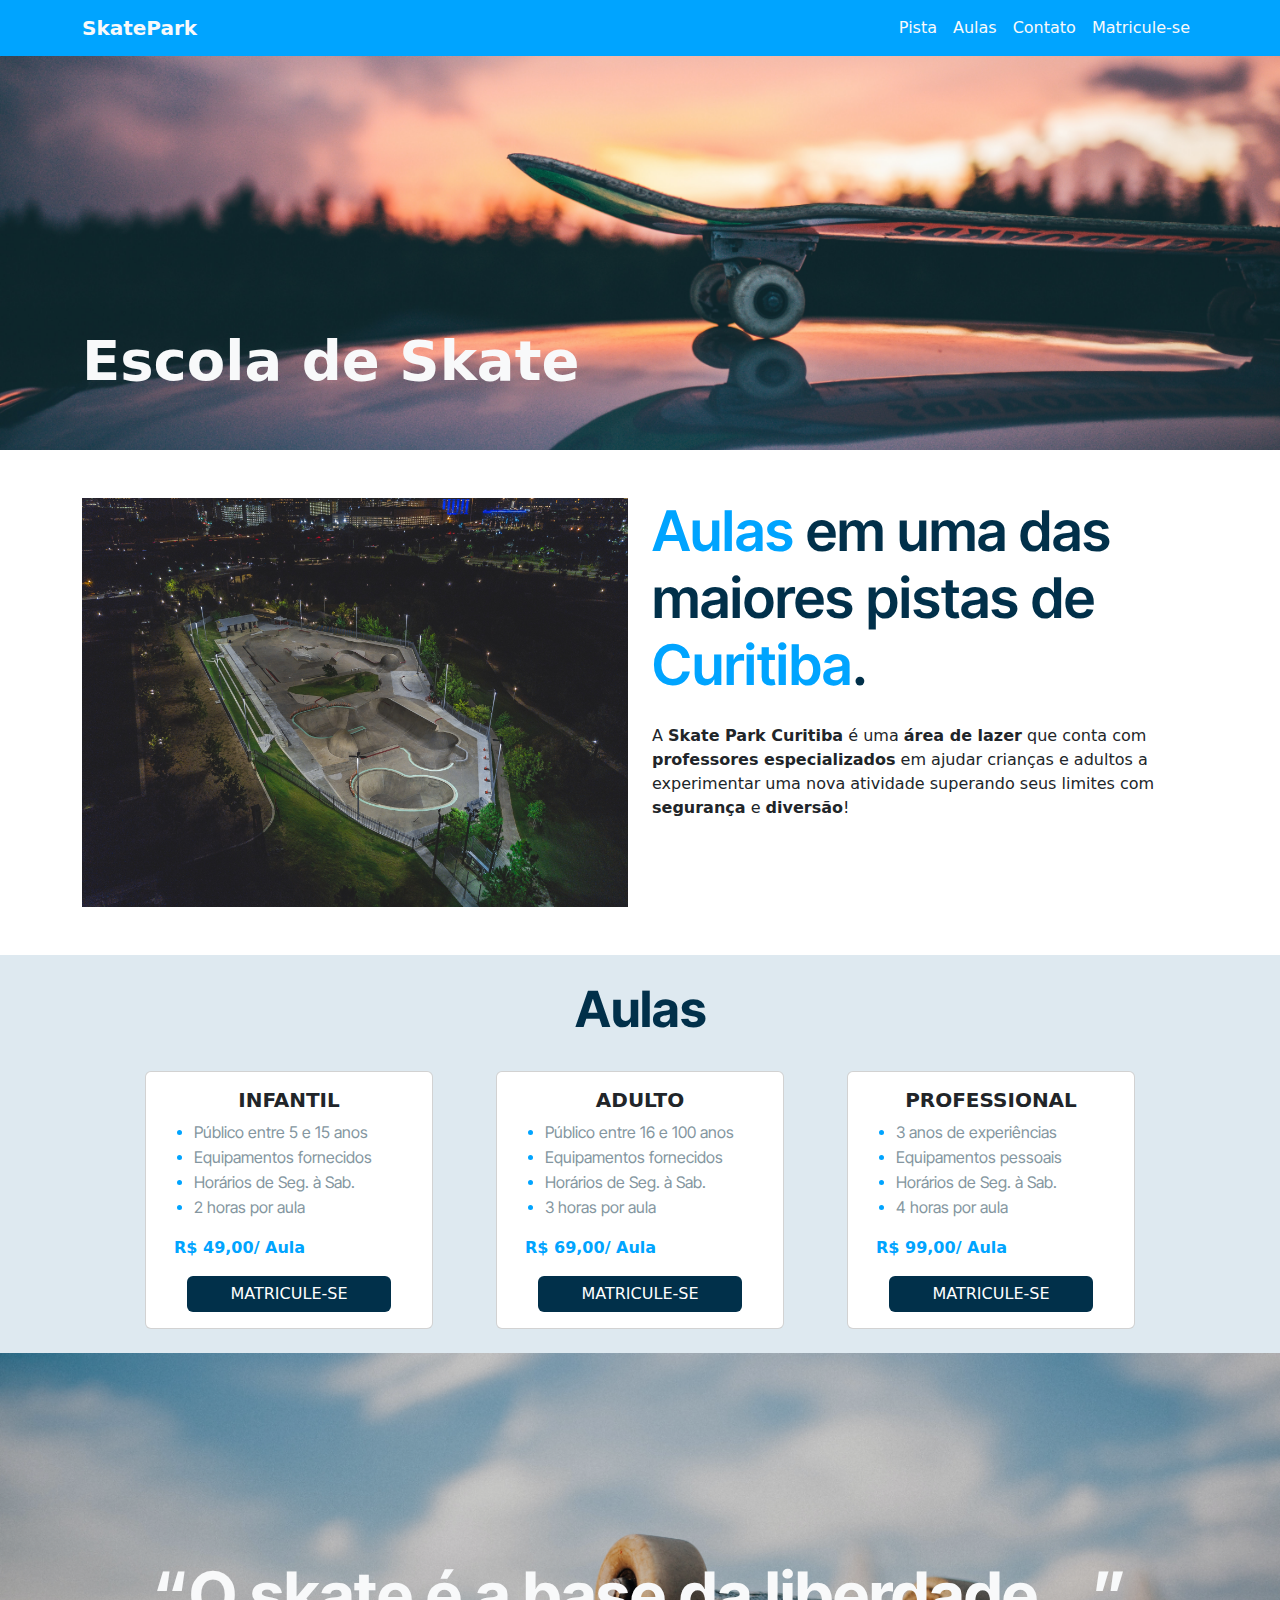
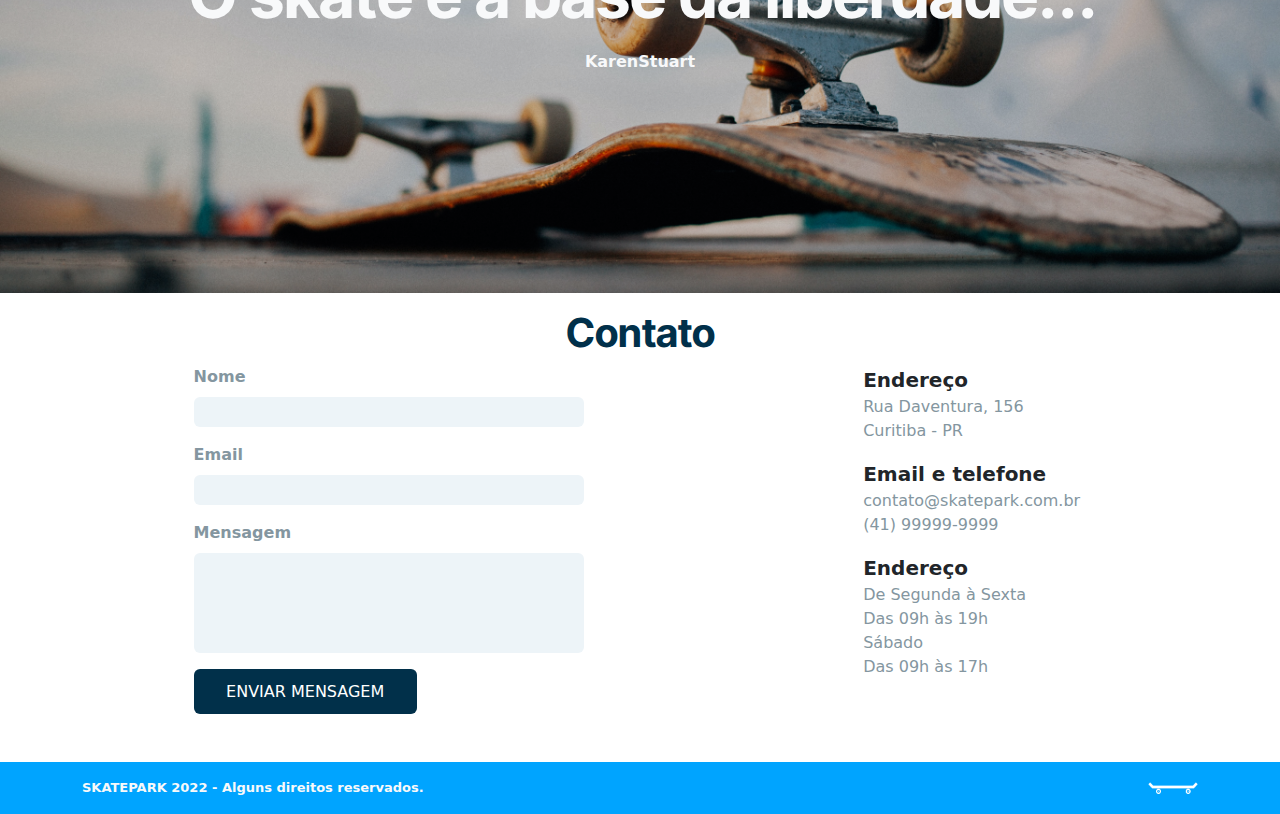
==== commit 4f5fd320: "Projeto Finalizado" ====
--- a/index.html
+++ b/index.html
@@ -7,10 +7,13 @@
   <meta name="viewport" content="width=device-width, initial-scale=1.0">
   <title>Document</title>
   <link href="https://cdn.jsdelivr.net/npm/bootstrap@5.2.1/dist/css/bootstrap.min.css" rel="stylesheet" />
-  <link rel="stylesheet" href="./cs.css">
+  <link rel="stylesheet" href="./css/cs.css">
 </head>
 
 <body>
+  <!-- ------------------
+    HEADER
+  ----------------- -->
   <header class="navbar navbar-expand-lg fixed-top" style="background-color: #00A4FF">
     <div class="container">
       <a class="navbar-brand fw-bold text-light" href="#">SkatePark</a>
@@ -45,7 +48,7 @@
       background-size: cover;
     ">
     <div class="container">
-      <h1 class="display-3 text-light fw-bold">Escola de Skate</h1>
+      <h1 class="display-4 text-light fw-bold">Escola de Skate</h1>
     </div>
   </section>
 
@@ -77,85 +80,68 @@
   <!-- --------------------------------------
     ------------AULAS------------------- -->
 
-
-
-
   <section class="section-aulas">
-
     <br>
     <h2 class="fw-bold text-center mb-3">Aulas</h2>
-
     <div class="container d-flex justify-content-evenly flex-wrap">
       <div class="card mt-3" style="width: 18rem;">
-
         <div class="card-body">
           <h5 class="card-title text-center"><strong>INFANTIL</strong></h5>
           <ul>
             <li><span>Público entre 5 e 15 anos</span></li>
             <li><span>Equipamentos fornecidos</span></li>
             <li><span>Horários de Seg. à Sab.</span></li>
-            <li><span>2 horas por aulas</span></li>
+            <li><span>2 horas por aula</span></li>
           </ul>
           <div class="container">
             <strong>
               <p class="cor-azul">R$ 49,00/ Aula</p>
             </strong>
-
-          </div>
-
+          </div>
           <div class="text-center">
             <a href="#" class="btn btn-primary">MATRICULE-SE</a>
           </div>
-
         </div>
       </div>
       <div class="card mt-3" style="width: 18rem;">
-
         <div class="card-body">
           <h5 class="card-title text-center"><strong>ADULTO</strong></h5>
           <ul>
             <li><span>Público entre 16 e 100 anos</span></li>
             <li><span>Equipamentos fornecidos</span></li>
             <li><span>Horários de Seg. à Sab.</span></li>
-            <li><span>3 horas por aulas</span></li>
+            <li><span>3 horas por aula</span></li>
           </ul>
           <div class="container">
             <strong>
               <p class="cor-azul">R$ 69,00/ Aula</p>
             </strong>
-
-          </div>
-
+          </div>
           <div class="text-center">
             <a href="#" class="btn btn-primary">MATRICULE-SE</a>
           </div>
         </div>
       </div>
       <div class="card mt-3" style="width: 18rem;">
-
         <div class="card-body">
           <h5 class="card-title text-center"><strong>PROFESSIONAL</strong></h5>
           <ul>
             <li><span>3 anos de experiências</span></li>
             <li><span>Equipamentos pessoais</span></li>
             <li><span>Horários de Seg. à Sab.</span></li>
-            <li><span>4 horas por aulas</span></li>
+            <li><span>4 horas por aula</span></li>
           </ul>
           <div class="container cor-azul">
             <strong>
               <p class="cor-azul">R$ 99,00/ Aula</p>
             </strong>
-
-          </div>
-
+          </div>
           <div class="text-center">
             <a href="#" class="btn btn-primary">MATRICULE-SE</a>
           </div>
         </div>
       </div>
     </div><br>
-
-
   </section>
 
   <!-- ------------------------
@@ -180,85 +166,74 @@
       <p class="text-light fw-bold">KarenStuart</p>
     </div>
   </section>
+
   <!-- ----------------------------------
     CONTATO FORMULARIO
 ------------------------------- -->
 
   <section>
     <h2 class="display-6 fw-bold text-center  mt-3">Contato</h2>
-
-    <div class="container d-flex justify-content-evenly flex-wrap div-contato">
-    <div class="div-contato-f">
-      <form action="">
-        <div class="mb-3">
-          <label for="nome" class="form-label"><strong>Nome</strong></label>
-          <input type="text" class="form-control" id="nome" />
-        </div>
-        <div class="mb-3">
-          <label for="email" class="form-label"><strong>Email</strong></label>
-          <input type="email" class="form-control"  id="email" />
-        </div>
-        <div class="mb-3">
-          <label for="mensagem" class="form-label"><strong>Mensagem</strong></label>
-          <textarea class="form-control" id="mensagem"></textarea>
-        </div>
-        <button type="submit" class="btn btn-primary">
-          ENVIAR MENSAGEM
-        </button>
-      </form>
-    </div>
-    <div class="div-contato-c">
-      <div class="mb-3">
-        <strong class="fs-5">Endereço</strong>
-        <p class="mb-0 fs-6">Rua Daventura, 156</p>
-        <p class="mb-0 fs-6">Curitiba - PR</p>
-      </div>
-      <div class="mb-3">
-        <strong class="fs-5">Email e telefone</strong>
-        <p class="mb-0 fs-6">contato@skatepark.com.br</p>
-        <p class="mb-0 fs-6">(41) 99999-9999</p>
-      </div>
-      <div class="mb-3">
-        <strong class="fs-5">Endereço</strong>
-        <p class="mb-0 fs-6">De Segunda à Sexta</p>
-        <p class="mb-0 fs-6">Das 09h às 19h</p>
-        <p class="mb-0 fs-6">Sábado</p>
-        <p class="mb-0 fs-6">Das 09h às 17h</p>
-      </div>
-    </div>
-  </div>
-  </section>
-
-  <!-- 
-    FOOTER
-   -->
-
-
-
-   <footer style="background-color: #00A4FF">
-    <div
-      class="container py-3 d-flex align-items-center justify-content-between mt-5"
-    >
+    <div class="d-flex justify-content-center">
+      <div class="container d-flex justify-content-evenly flex-wrap div-contato ">
+        <div class="div-contato-f">
+          <form action="">
+            <div class="mb-3">
+              <label for="nome" class="form-label"><strong>Nome</strong></label>
+              <input type="text" class="form-control" id="nome" />
+            </div>
+            <div class="mb-3">
+              <label for="email" class="form-label"><strong>Email</strong></label>
+              <input type="email" class="form-control" id="email" />
+            </div>
+            <div class="mb-3">
+              <label for="mensagem" class="form-label"><strong>Mensagem</strong></label>
+              <textarea class="form-control" id="mensagem"></textarea>
+            </div>
+            <button type="submit" class="btn btn-primary">
+              ENVIAR MENSAGEM
+            </button>
+          </form>
+        </div>
+        <div class="div-contato-c">
+          <div class="mb-3">
+            <strong class="fs-5">Endereço</strong>
+            <p class="mb-0 fs-6">Rua Daventura, 156</p>
+            <p class="mb-0 fs-6">Curitiba - PR</p>
+          </div>
+          <div class="mb-3">
+            <strong class="fs-5">Email e telefone</strong>
+            <p class="mb-0 fs-6">contato@skatepark.com.br</p>
+            <p class="mb-0 fs-6">(41) 99999-9999</p>
+          </div>
+          <div class="mb-3">
+            <strong class="fs-5">Endereço</strong>
+            <p class="mb-0 fs-6">De Segunda à Sexta</p>
+            <p class="mb-0 fs-6">Das 09h às 19h</p>
+            <p class="mb-0 fs-6">Sábado</p>
+            <p class="mb-0 fs-6">Das 09h às 17h</p>
+          </div>
+        </div>
+      </div>
+    </div>
+  </section>
+
+  <!-- ------------------------
+              FOOTER
+   ----------------->
+
+  <footer style="background-color: #00A4FF">
+    <div class="container py-3 d-flex align-items-center justify-content-between mt-5">
       <p class="mb-0 text-light fw-bold">
         <span class="text-uppercase">SkatePark 2022</span> - Alguns direitos
         reservados.
       </p>
-      <img
-        src="./assets/skate.png"
-        class="img-responsive"
-        alt="ícone de skate"
-      />
+      <img src="./assets/skate.png" class="img-responsive" alt="ícone de skate" />
     </div>
   </footer>
 
-
-
-
-
-
-
-
-
+  <!-- +-----------------
+  ---------FIM
+---------------------- -->
 
   <script src="https://cdn.jsdelivr.net/npm/bootstrap@5.2.1/dist/js/bootstrap.bundle.min.js"></script>
 </body>
--- a/css/cs.css
+++ b/css/cs.css
@@ -0,0 +1,89 @@
+@import url('https://fonts.googleapis.com/css2?family=Inter+Tight:wght@100;400&display=swap');
+
+.section-aulas {
+    background-color: rgba(124, 169, 194, 0.25);
+}
+h2 {
+    font-size: 50px;
+    font-family: 'Inter Tight', sans-serif;
+    color: #01304A;
+}
+.cor-azul {
+    color: #00A4FF;
+}
+.card-body ul li {
+    align-items: flex-start !important;
+    color: #00A4FF;
+}
+.card-body ul li span {
+    align-items: flex-start !important;
+    color: #8496A0;
+    font-family: 'Inter Tight', sans-serif;
+}
+.section-aulas .btn {
+    width: 80%;
+    background-color: #01304A;
+    border: none;
+}
+.div-contato {
+    margin: 0;
+}
+.div-contato-c {
+    width: 20%;
+}
+.div-contato-c P {
+    color: #8496A0;
+}
+.div-contato-f {
+    width: 50%;
+    color: #8496A0;
+}
+.div-contato-f input {
+    width: 70%;
+    height: 30px;
+    background-color: #EDF4F8;
+    border: none;
+}
+.div-contato-f textarea {
+    width: 70%;
+    height: 100px;
+    background-color: #EDF4F8;
+    border: none;
+    list-style: none;
+    resize: none;
+}
+.div-contato .btn {
+    background-color: #01304A;
+    width: 40%;
+    border: none;
+    height: 45px;
+}
+footer {
+    font-size: 13px;
+}
+footer img {
+    width: 50px;
+}
+@media only screen and (max-width: 600px) {
+    .skate-sol {
+        max-height: 30vh;
+    }
+    .div-contato-f {
+        width: 100%;
+    }
+    .div-contato-c {
+        width: 100%;
+        margin-top: 20%;
+    }
+    .div-contato .btn {
+        width: 60%;
+    }
+    .div-contato-f input {
+        width: 90%;
+        height: 40px;
+    }
+    .div-contato-f textarea {
+        width: 90%;
+        height: 140px;
+    }
+}